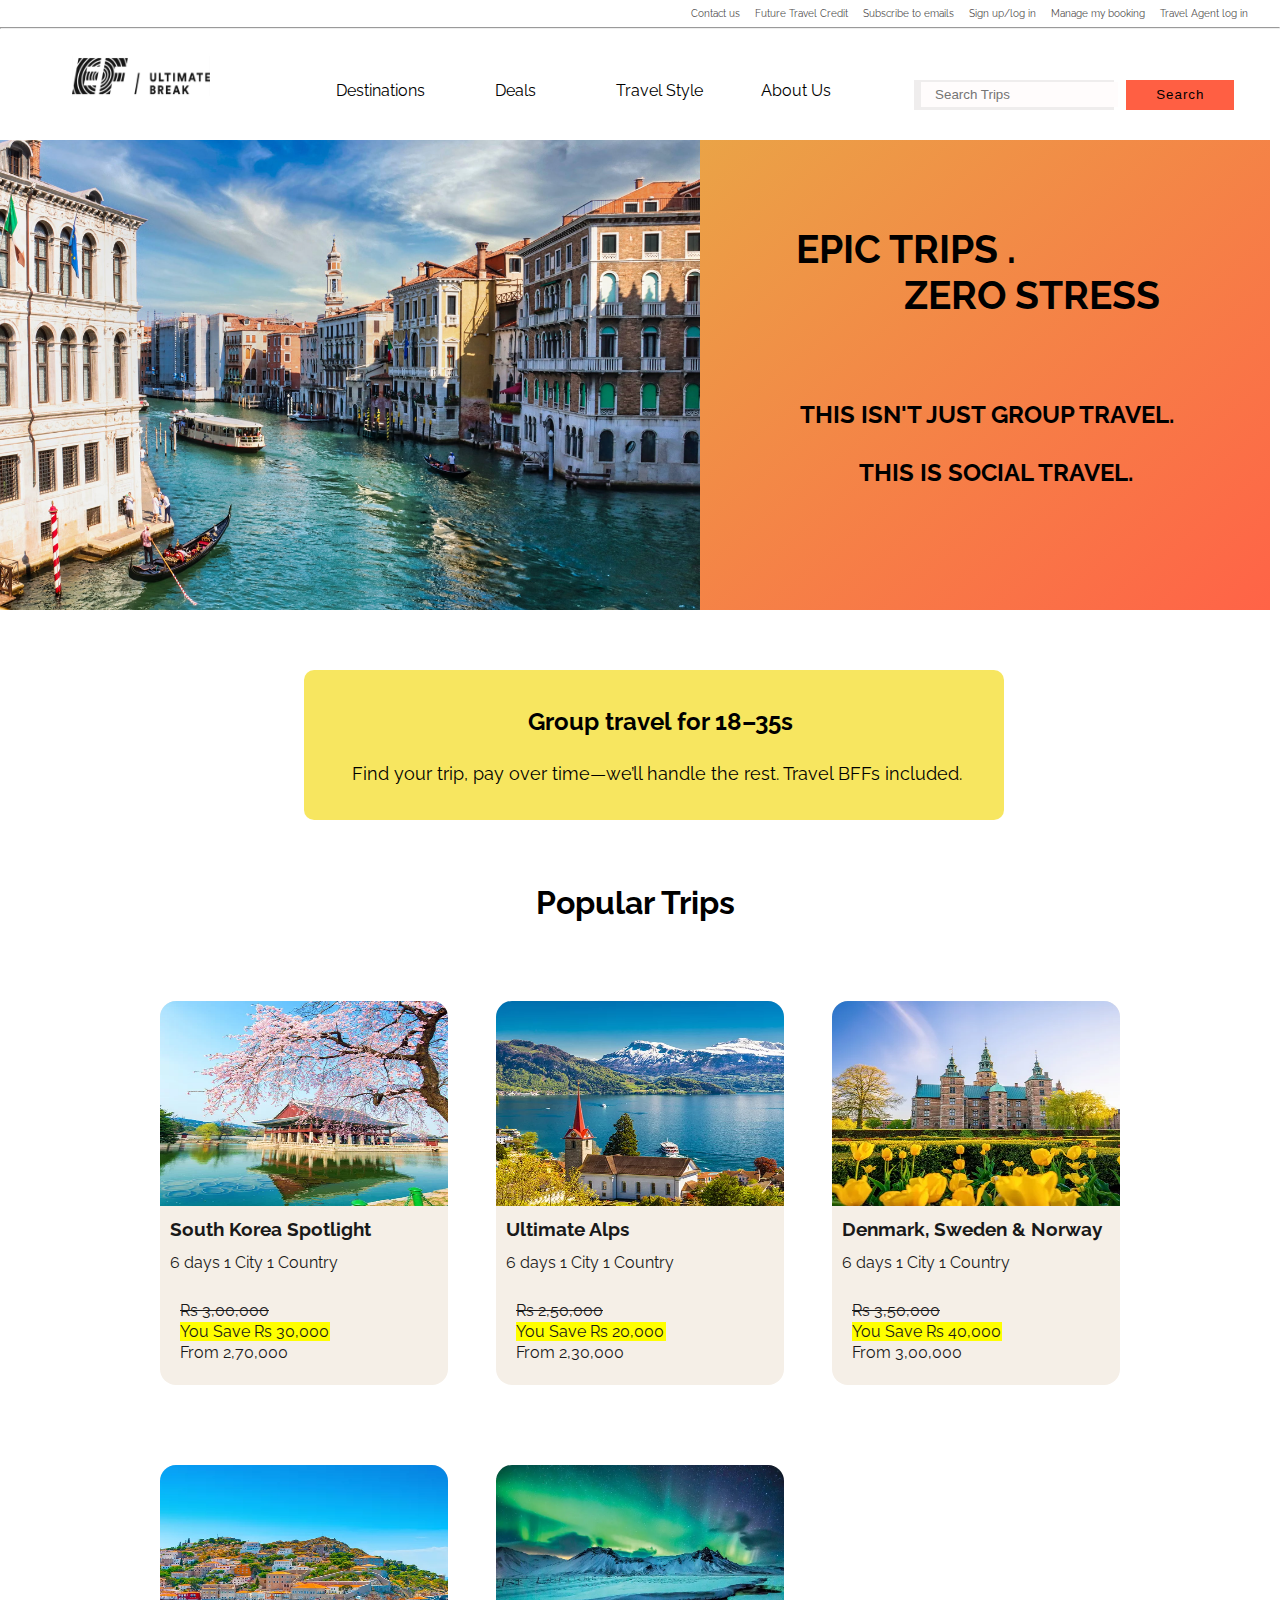
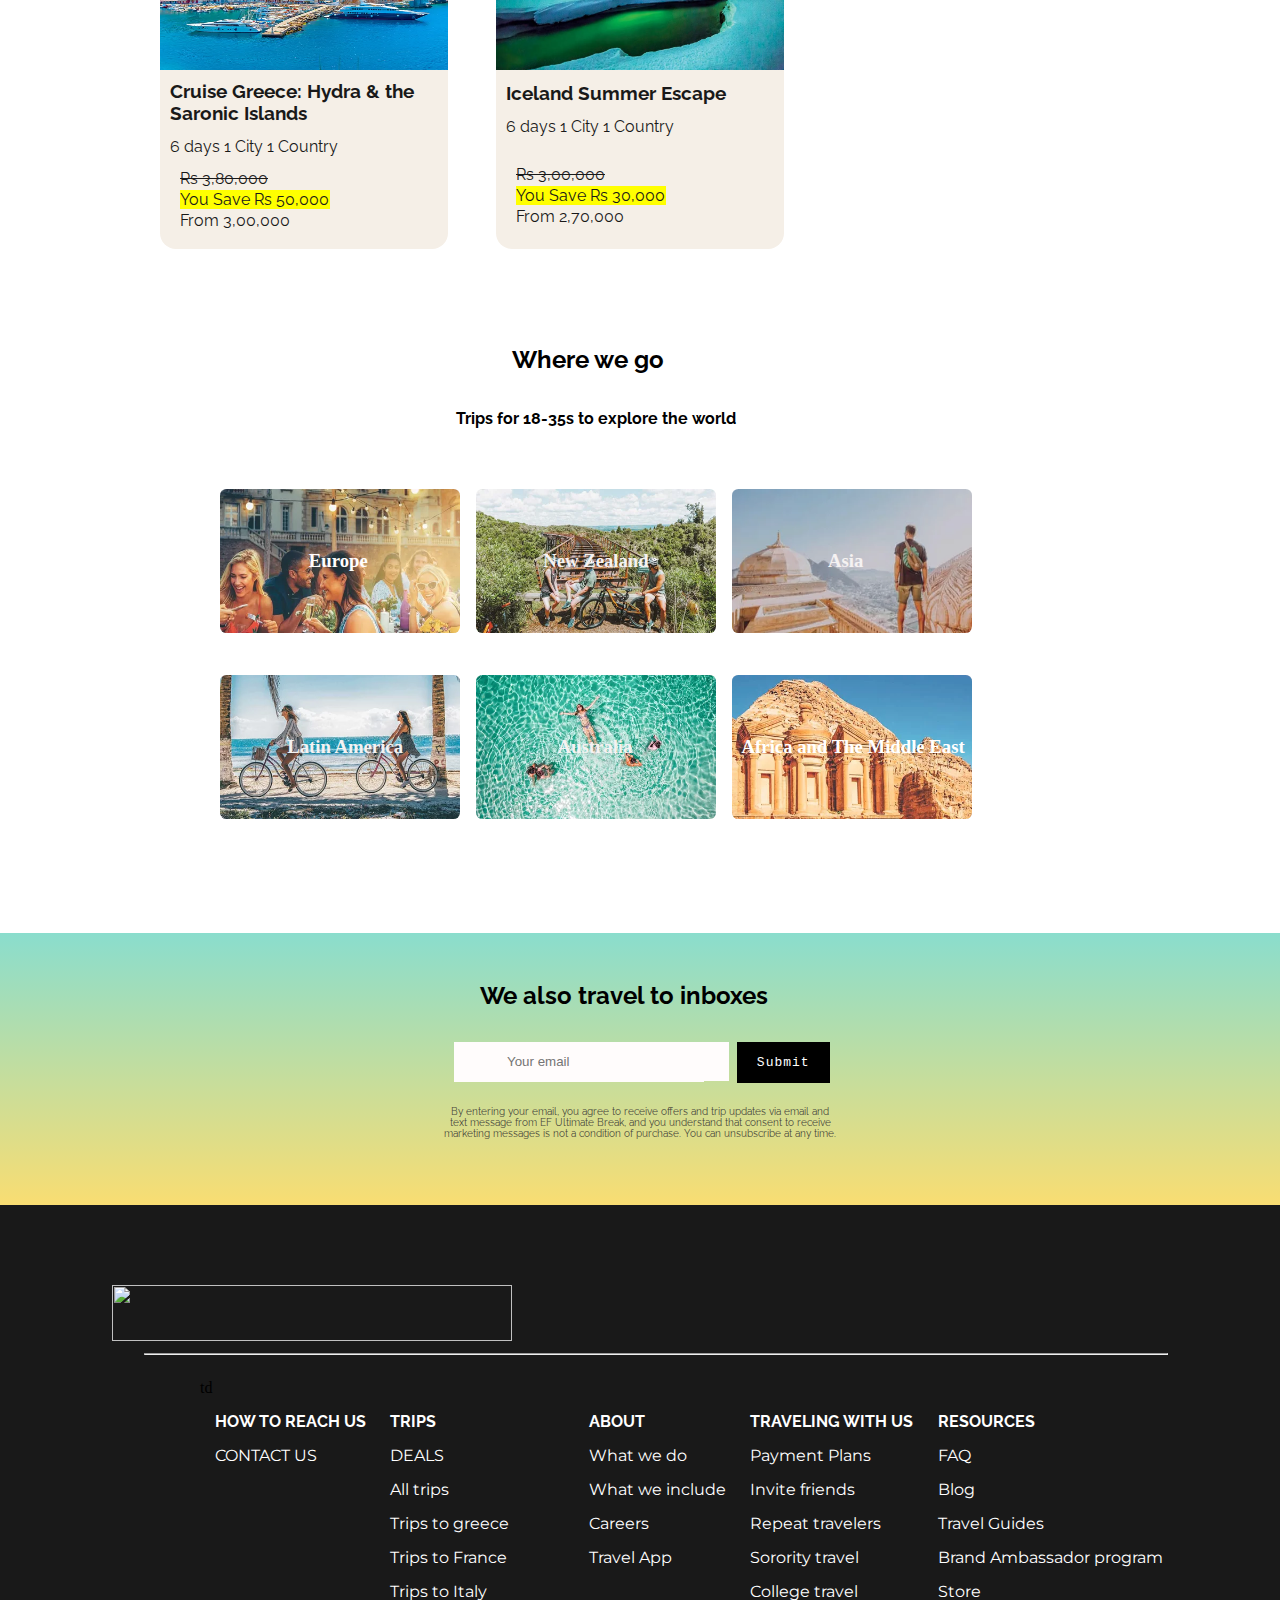
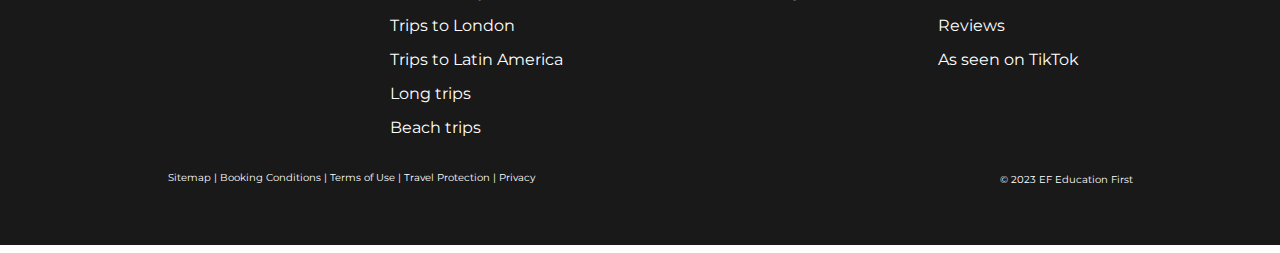
==== Project1/index.html @ e22acbc2 "First Commit" ====
<!DOCTYPE html>
<html lang="en">
<head>
    <meta charset="UTF-8">
    <meta http-equiv="X-UA-Compatible" content="IE=edge">
    <meta name="viewport" content="width=device-width, initial-scale=1.0">
    <title>Document</title>
    <link rel="stylesheet" href="style.css">
    <script src="https://kit.fontawesome.com/810ac15126.js" crossorigin="anonymous"></script>
    <link href="https://fonts.googleapis.com/css2?family=Raleway:wght@600&display=swap" rel="stylesheet">
    <link href="https://fonts.googleapis.com/css2?family=Raleway:wght@600&display=swap" rel="stylesheet">
    <link href="https://fonts.googleapis.com/css2?family=Raleway:wght@600&display=swap" rel="stylesheet">
    <script src="https://kit.fontawesome.com/5c2c9a9aa2.js" crossorigin="anonymous"></script>
    <script src="https://kit.fontawesome.com/5c2c9a9aa2.js" crossorigin="anonymous"></script>
    <style>
      @import url('https://fonts.googleapis.com/css2?family=Montserrat:wght@120&display=swap');
    </style>

<!-- <style>
body {
overflow: -moz-scrollbars-vertical;
overflow-x: hidden;
overflow-y: auto;
}
</style> -->
</head>
<body>

<div class="top">
<div class="topbar" style="font-family: 'Raleway', sans-serif; font-size:x-small;">
    <div class="bar"><p><a href="https://www.instagram.com/" style="color: #514e4e; text-decoration: none">Contact us</a></p></div>
    <div class="bar"><p><a href="" style="color: #514e4e; text-decoration: none"></p>Future Travel Credit</a></p></div>
    <div class="bar"><p><a href="" style="color: #514e4e; text-decoration: none"></p>Subscribe to emails</a></p></div>
    <div class="bar"><p><a href="" style="color: #514e4e; text-decoration: none">Sign up/log in</a></p></div>
    <div class="bar"><p><a href="" style="color: #514e4e; text-decoration: none">Manage my booking</a></p></div>
    <div class="bar"><p><a href="" style="color: #514e4e; text-decoration: none">Travel Agent log in</a></p></div>
   
</div>
<hr>
</div>
</div>
<div class="navbar">
   <div class="nav_a" style="font-family: 'Raleway', sans-serif;">
      <img src="Screenshot 2023-01-10 at 6.57.00 PM.png" alt="" style="width: 8.6rem; height: 2.5rem;">

      <div class="nav_b">
        <ul>
       <li><a href="#">Destinations</a>
     <div class="sub_nav1" style="z-index:1000;">
        <ul>
            <li><a href="#">Europe</a></li>
            <li><a href="#">Asia</a></li>
            <li><a href="#">Latin America</a></li>
            <li><a href="#">Africa & The Middle East</a></li>
            <li><a href="#">Australia</a></li>
            <li><a href="#">New Zealand</a></li>
            <li><a href="#">North America</a></li>
         </ul>
          </div>
         </li>
          <li><a href="#">Deals</a>
            <div class="sub_nav1" style="z-index:1000;">
              <ul>
                  <li><a href="#">See All Travel Deals</a></li>
                  <li><a href="#">Last Minute Deals</a></li>
                  <li><a href="#">Pay Over Time Interest-Free</a></li>
                  <li><a href="#">Our Flexibility Promise</a></li>
               </ul>
                </div></li> 
         <pre><li style="font-family: 'Raleway', sans-serif;"><a href="#">Travel Style</a>
          <div class="sub_nav1" style="z-index:1000;">
            <ul>
                <li><a href="#">Trips Under 1 Week</a></li>
                <li><a href="#">Trips Under 2 Weeks</a></li>
                <li><a href="#">Trips Under US$1,500</a></li>
                <li><a href="#">Last Minute Trips</a></li>
                <li><a href="#">Detour Mini Adventures</a></li>
                <li><a href="#">Pride Trips</a></li>
             </ul>
              </div></li></pre> 
          <li><a href="#">About Us</a>
            <div class="sub_nav1" style="z-index:1000;">
              <ul>
                  <li><a href="#">About Us</a></li>
                  <li><a href="#">Our Accommodation</a></li>
                  <li><a href="#">Sustainable Travel</a></li>
                  <li><a href="#">Meet Our Trip Managers</a></li>
                  <li><a href="#">Resources Hub</a></li>
                  
               </ul>
                </div>
          </li>  
          </ul> 
        </div> 
        <div class="search"> 
          <form > <pre> <input type="text"placeholder=" Search Trips "name="search"> <button type="submit"><i class="fa-solid fa-magnifying-glass"></i>Search</button></pre>
          </form>
        </div>
    </div>
</div>




<div class="uppermid">
<div class="upmid_a">
  <img src="Screenshot 2023-01-15 at 1.19.47 AM.png" alt="" style="position: relative; top: 100px; width: 700px;height: 470px; display:flex ;">
  <div class="upmid_b">
    <div class="empbox" style="position: absolute; left: 700px;top: 140px; font-size: large;">
      <pre><h1 style="position: relative; top: 40px; left:60px; font-family: 'Raleway', sans-serif; width: 600px;">
    EPIC TRIPS . 
                ZERO STRESS</h1>
      
      
        <h1 style="position: relative; top: 50px;left:100px;font-size: x-large; font-family: 'Raleway', sans-serif;">THIS ISN'T JUST GROUP TRAVEL. 
         
          THIS IS SOCIAL TRAVEL.</h1>
      </pre>
    </div>
  </div>
</div>
</div>


<div class="lowermid" style="position:relative; width: 700px; height: 150px; background-color: rgba(244, 218, 24, 0.687); top: 10rem; left: 19rem; border-radius: 10px;">
  
  
  <h3 style="position: relative; top: 2.3rem; left: 14rem; font-family: 'Raleway', sans-serif; font-size: x-large;">Group travel for 18–35s</h3>
  
  <p style="position: relative; top: 4rem; left: 3rem; font-size: large; font-family: 'Raleway', sans-serif;">Find your trip, pay over time—we’ll handle the rest. Travel BFFs included.</p>
</div>
    



<div class="populartrips">
  <div class="headpop">
    <h1 style="position: relative; top: 14rem; left: 33.5rem; font-family: 'Raleway', sans-serif;">Popular Trips</h1>
 
<div class="list" style="display: flex; position:relative; top: 19rem; left: 10rem;
flex-wrap: wrap; gap: 3rem; row-gap: 5rem;">



<a href="instagram.com" style="color: #191919; text-decoration: none ">
  <div class="trip1" style="height: 24rem; width: 18rem; background-color: rgb(245, 239, 231);  border-radius: 1rem;">
    <img src="trip-tile-skbb_-_south_korea_spotlight-574x600.webp" alt="" style="height: 205px; width: 288px; border-radius: 1rem 1rem 0px 0px ;">

<div class="listtextsa" style="display: flex; flex-direction: column; position: relative; left: 10px; top: .5rem; row-gap: 13px; font-family: 'Cabin', sans-serif;
font-family: 'Raleway', sans-serif;">
    <h3>South Korea Spotlight</h3>
         <p ><i class="fa-solid fa-calendar-days fa-xs"></i> 
          6 days
          <i class="fa-light fa-location-pin"></i>1 City 
          <i class="fa-light fa-globe"></i>1 Country</p>
 
  <div class="listtextsb" style="display: flex; flex-direction: column; position: relative; left: 10px; top: 1rem; row-gap: 2px; flex: 1rem; font-family: 'Cabin', sans-serif;
  font-family: 'Raleway', sans-serif;">
    <p><s>Rs 3,00,000</s></p>
    <p style=" background-color: yellow; flex: 1 1 auto;width : 150px;">You Save Rs 30,000</p>
    <p>From 2,70,000</p>
  </div>
</div>
</div>
</a>




<a href="instagram.com" style="color: #191919; text-decoration: none ">
<div class="trip2" style="height: 24rem; width: 18rem; background-color: rgb(245, 239, 231);  border-radius: 1rem;"><img src="trip-tile-xgbb-ultimate-alps-574x600.webp" alt="" style="height: 205px; width: 288px; border-radius: 1rem 1rem 0px 0px ;">

  <div class="listtextsa" style="display: flex; flex-direction: column; position: relative; left: 10px; top: .5rem; row-gap: 13px;font-family: 'Cabin', sans-serif;
  font-family: 'Raleway', sans-serif;">
      <h3>Ultimate Alps</h3>
           <p ><i class="fa-solid fa-calendar-days fa-xs"></i> 
            6 days
            <i class="fa-light fa-location-pin"></i>1 City 
            <i class="fa-light fa-globe"></i>1 Country</p>
   
    <div class="listtextsb" style="display: flex; flex-direction: column; position: relative; left: 10px; top: 1rem; row-gap: 2px;font-family: 'Cabin', sans-serif;
    font-family: 'Raleway', sans-serif;">
      <p><s>Rs 2,50,000</s></p>
      <p style=" background-color: yellow; flex: 1 1 auto;width : 150px;">You Save Rs 20,000</p>
      <p>From 2,30,000</p>
    </div>
  </div>
  </div>
</a>
  



  <a href="instagram.com" style="color: #191919; text-decoration: none ">
  <div class="trip3" style="height: 24rem; width: 18rem; background-color: rgb(245, 239, 231);  border-radius: 1rem;"><img src="trip-tile-xcnb_-_denmark-_sweden__norway-574x600.webp" alt="" style="height: 205px; width: 288px; border-radius: 1rem 1rem 0px 0px ;">

    <div class="listtextsa" style="display: flex; flex-direction: column; position: relative; left: 10px; top: .5rem; row-gap: 13px; font-family: 'Cabin', sans-serif;
    font-family: 'Raleway', sans-serif;">
        <h3>Denmark, Sweden & Norway</h3>
             <p ><i class="fa-solid fa-calendar-days fa-xs"></i> 
              6 days
              <i class="fa-light fa-location-pin"></i>1 City 
              <i class="fa-light fa-globe"></i>1 Country</p>
     
      <div class="listtextsb" style="display: flex; flex-direction: column; position: relative; left: 10px; top: 1rem; row-gap: 2px; font-family: 'Cabin', sans-serif;
      font-family: 'Raleway', sans-serif;">
        <p><s>Rs 3,50,000</s></p>
        <p style=" background-color: yellow; flex: 1 1 auto;width : 150px;">You Save Rs 40,000</p>
        <p>From 3,00,000</p>
      </div>
    </div>
    </div>
  </a>
    


    <a href="instagram.com" style="color: #191919; text-decoration: none ">
    <div class="trip4" style="height: 24rem; width: 18rem; background-color: rgb(245, 239, 231);  border-radius: 1rem;"><img src="trip-tile-gcab-cruise-greece-574x600.webp" alt="" style="height: 205px; width: 288px; border-radius: 1rem 1rem 0px 0px ; ">

      <div class="listtextsa" style="display: flex; flex-direction: column; position: relative; left: 10px; top: .4rem; row-gap: 13px; font-family: 'Cabin', sans-serif;
      font-family: 'Raleway', sans-serif;">
          <h3>Cruise Greece: Hydra & the Saronic Islands</h3>
               <p ><i class="fa-solid fa-calendar-days fa-xs"></i> 
                6 days
                <i class="fa-light fa-location-pin"></i>1 City 
                <i class="fa-light fa-globe"></i>1 Country</p>
       
        <div class="listtextsb" style="display: flex; flex-direction: column; position: relative; left: 10px; top: rem; row-gap: 2px;font-family: 'Cabin', sans-serif;
        font-family: 'Raleway', sans-serif;">
          <p><s>Rs 3,80,000</s></p>
          <p style=" background-color: yellow; flex: 1 1 auto;width : 150px;">You Save Rs 50,000</p>
          <p>From 3,00,000</p>
        </div>
      </div>
      </div>

    </a>


      <a href="" style="color: #191919; text-decoration: none ">
      <div class="trip5" style="height: 24rem; width: 18rem; background-color: rgb(245, 239, 231);  border-radius: 1rem;"><img src="Aurora-borealis-peninsula-Snaefellsnes-Iceland-March-2013.webp" alt="" style="height: 205px; width: 288px; border-radius: 1rem 1rem 0px 0px ;">

        <div class="listtextsa" style="display: flex; flex-direction: column; position: relative; left: 10px; top: .5rem; row-gap: 13px; font-family: 'Cabin', sans-serif;
        font-family: 'Raleway', sans-serif;">
            <h3>Iceland Summer Escape</h3>
                 <p ><i class="fa-solid fa-calendar-days fa-xs"></i> 
                  6 days
                  <i class="fa-light fa-location-pin"></i>1 City 
                  <i class="fa-light fa-globe"></i>1 Country</p>
         
          <div class="listtextsb" style="display: flex; flex-direction: column; position: relative; left: 10px; top: 1rem; row-gap: 2px; font-family: 'Cabin', sans-serif;
          font-family: 'Raleway', sans-serif;">
            <p><s>Rs 3,00,000</s></p>
            <p style=" background-color: yellow; flex: 1 1 auto;width : 150px;">You Save Rs 30,000</p>
            <p>From 2,70,000</p>
          </div>
        </div>
        </div>
      </a>


        <h1 style="position: relative; font-size:x-large; top:30rem;right:20rem;font-family: 'Raleway', sans-serif;">Where we go</h1>
        <h1 style="position: relative; font-size:medium; top:34rem;right:36rem;font-family: 'Raleway', sans-serif;">Trips for 18-35s to explore the world</h1>

        <div class="tripsmain" style="display: flex; position:relative; top: 10rem; right:50rem;left: 60px;flex-wrap: wrap; gap: 1rem; row-gap: 1rem;flex-basis: 60.333333%">
                  
          

   
          <div class="europe"><a href="" style="color: #191919; text-decoration: none "> 
            
            <img src="europe-trips-travel-guide.webp" alt="" style="height: 9rem; width: 15rem;border-radius: 0.4rem; opacity: .95; "></a>
            <div class="centered" style="    position: relative;top: -51%;
            left: 37%;"><h3 style="color: rgb(255, 253, 253);">Europe</h3></div>
            </div>




          <div class="newz"><a href="" style="color: #191919; text-decoration: none "><img src="new-zealand-trips-travel-guide.webp" alt="" style="height: 9rem; width: 15rem;border-radius: 0.4rem; opacity: .95;"></a>
            <div class="centered" style="    position: relative;top: -51%;
            left: 28%;"><h3 style="color: rgb(245, 242, 242);">New Zealand</h3></div></div>




          <div class="asia"><a href="" style="color: #191919; text-decoration: none "><img src="asia.webp" alt="" style="height: 9rem; width: 15rem;border-radius: 0.4rem; opacity: .95;"></a>
          <div class="centered" style="    position: relative;top: -51%;
            left: 40%;"><h3 style="color: rgb(245, 242, 242);">Asia</h3></div></div>
</a>



          <div class="latinamerica"><a href="" style="color: #191919; text-decoration: none "><img src="latin-america-trips-travel-guide.webp" alt="" style="height: 9rem; width: 15rem;border-radius: 0.4rem;opacity: .95;"></a>

          <div class="centered" style="    position: relative;top: -51%;
            left: 28%;"><h3 style="color: rgb(245, 242, 242);">Latin America</h3></div></div>


            
          <div class="australia"><a href="" style="color: #191919; text-decoration: none "><img src="australia-trips-guide.webp" alt="" style="height: 9rem; width: 15rem;border-radius: 0.4rem; opacity: .995;"> </a><div class="centered" style="    position: relative;top: -51%;
            left: 34%;"><h3 style="color: rgb(245, 242, 242);">Australia</h3></div></div>



          <div class="africa"><a href="" style="color: #191919; text-decoration: none ">
            <img src="conitki-destinations-africa-middle-east-jordan (1).webp" alt="" style="height: 9rem; width: 15rem;border-radius: 0.4rem; background-color: rgba(0, 0, 0, 0.24); opacity: .95;"> </a><div class="centered" style="    position: relative;top: -51%;
            left: 4%;"><h3 style="color: rgb(255, 255, 255);">Africa and The Middle East</h3></div></div>
        </div>
     

</div>
</div>
</div>
</a>

<div class="emailsubscribe" >
  <div class="box" style="position:relative;top:34.5rem;height: 17rem ; width: 100%; background: linear-gradient(180deg, #8addcd 0%, #f9dd72 100%);">
    <div class="boxa">
      <h2 style="font-family: 'Raleway', sans-serif; position: relative;top: 3rem;left: 30rem;">We also travel to inboxes</h2>
    </div>
     <div class="boxb" style="position: relative; top: 3.5rem;right: 6.8rem;">
      <div class="searchb" style="font-family: 'Raleway', sans-serif; "> 
        <form1 style><pre> <input type="text"placeholder="Your email "name="Submit" > <button1 type="submit"><i class="fa-solid fa-magnifying-glass"></i>Submit</button1></pre>
        </form1>
      </div>
    </div>
    <div class="boxc" style="font-size: x-small; position: relative; top: 6.5rem; left: rem; color: rgba(49, 48, 48, 0.892);font-family: 'Raleway', sans-serif; text-align: center;">
      <p>       
         By entering your email, you agree to receive offers and trip updates via email and <br>
         text message from EF Ultimate Break, and you understand that consent to receive <br>
        marketing messages is not a condition of purchase. You can unsubscribe at any time.</p>
       
    </div>
  </div>
</div>



<div class="footer" style="position:relative; top:34.5rem; height: 40rem;width: 100%; background-color: #191919;">
<div class="footera">
  <img src="https://dygxmq9wl9bcq.cloudfront.net/icons/ub-logo-white.svg" alt="" style="width: 25rem; height: 3.5rem; position: relative; top: 5rem; left: 7rem;">

  <div class="footerb" style="display: flex; gap: 2rem; position: relative; left: 50rem; top: 2rem;">
    <div class="foot1"><a href="https://www.instagram.com/accounts/login/"><i class="fa-brands fa-instagram " style="color:white; font-size: xxx-large;"></i></a></div>

    <div class="foot1"><a href="https://en-gb.facebook.com/login/"><i class="fa-brands fa-facebook" style="color:white ; font-size: xxx-large;"></i></a></div>

    <div class="foot1"><a href=""><i class="fa-brands fa-tiktok" style="color:white ; font-size: xxx-large;"></i></a></div>

    <div class="foot1"><a href="https://twitter.com/i/flow/login?input_flow_data=%7B%22requested_variant%22%3A%22eyJsYW5nIjoiZW4ifQ%3D%3D%22%7D"><i class="fa-brands fa-twitter" style="color:white ; font-size: xxx-large;"></i></a></div>

    <div class="foot1"><a href="https://www.youtube.com/account"><i class="fa-brands fa-youtube" style="color:white ; font-size: xxx-large;"></i></a></div>
    
  </div>
  <!-- <hr style="width:80%; height:1px; background: #fff; position: relative; left: 9rem;top: 5.5rem;"> 
</div>
</div>
<div class="footerb" >
<div class="footerb1" style="display:flex; position:relative ; top: 17rem; gap: 6rem; left: 12rem;">
  <div class="b1" ><h4>HOW TO REACH US</h4></div>
  <div class="b2" style="flex-basis: 30px"><h4>TRIPS</h4></div>
  <div class="b3"><h4>ABOUT</h4></div>
  <div class="b4"><h4>TRAVELING WITH US</h4></div>
  <div class="b5"style="flex-basis: 40px"><h4>RESOURCES</h4></div>

</div>
<div class="footerb2" style="display:flex; position:relative ; top: 20rem; gap: 12rem; left: 12rem;">
 <div class="b2" style="list-style-type: none;">
  <li>contact us</li>
</div>
 <div class="b2" style="list-style-type: none;">
<li>Deals</li>
<li>All trips</li>
<li>Trips to greece</li>
<li>Trips to France</li>
<li>Trips to Italy</li>
<li>Trips to London</li>
<li>Trips to Latin America</li>
<li>Long trips</li>
<li>Beach trips</li>
</div>
 <div class="b2" style="list-style-type: none;">
  <li>What we do</li>
  <li>What we include</li>
  <li>Careers</li>
  <li>Travel App</li>

</div>
 <div class="b2" style="list-style-type: none;">
<li>Payment Plans</li>
<li>Invite friends</li>
<li>Repeat travelers</li>
<li>Sorority travel</li>
<li>College travel</li>
</div>
 <div class="b2" style="list-style-type: none;">
<li>FAQ</li>
<li>Blog</li>
<li>Travel Guides</li>
<li>Brand Ambassador program</li>
<li>Store</li>
<li>Reviews</li>
<li>As seen on TikTok</li>
</div>
 
</div>
</div>

<div class="demo">
  <div class="1"><h3>As seen on TikTok</h3></div>
  <div class="1"><h4>As seen on TikTok</h4></div>
  <div class="1"><h4>As seen on TikTok</h4></div>
  <div class="1"><h4>As seen on TikTok</h4></div>
</div> -->
<hr style="width:80%; height:1px; background: #fff; position: relative; left: 9rem;top: 5.5rem;"> 
<div class="footer">
<div class="footera">

<div class="tabled" style="position: relative; top: 7rem; left: 12.5rem; ">

  <table  cellpadding="20" cellspacing="15" style="color:white; width: 62rem" >

  <tr style="text-align: left; font-family: 'Cabin', sans-serif;font-family: 'Montserrat', sans-serif;font-family: 'Raleway', sans-serif; ">
    <th>HOW TO REACH US</th>
    <th>TRIPS</th>
      <th>ABOUT</th>
        <th>TRAVELING WITH US</th>
          <th>RESOURCES</th>
        
<tr style="font-family: 'Montserrat', sans-serif;">
  <td><a href="#" style=" color:white;text-decoration: none">CONTACT US</a></td>
  <td><a href="#" style=" color:white;text-decoration: none">DEALS</a></td>
  <td><a href="#" style=" color:white;text-decoration: none">What we do</a></td>
  <td><a href="#" style=" color:white;text-decoration: none">Payment Plans</a></td>
  <td><a href="#" style=" color:white;text-decoration: none">FAQ</a></td>
</tr>


<tr  style="font-family: 'Montserrat', sans-serif;">
  <td></td>
  <td><a href="#" style=" color:white;text-decoration: none">All trips</a></td>
 <td><a href="#" style=" color:white;text-decoration: none">What we include</a></td>
<td><a href="#" style=" color:white;text-decoration: none">Invite friends</a></td>
<td><a href="#" style=" color:white;text-decoration: none">Blog</a></td>
  
</tr>

<tr  style="font-family: 'Montserrat', sans-serif;">
  <td></td>
  
  <td><a href="#" style=" color:white;text-decoration: none">Trips to greece</a></td>
<td><a href="#" style=" color:white;text-decoration: none">Careers</a></td>
<td><a href="#" style=" color:white;text-decoration: none">Repeat travelers</a></td>
<td><a href="#" style=" color:white;text-decoration: none">Travel Guides</a></td>
  
</tr>

  


<tr  style="font-family: 'Montserrat', sans-serif;">
  <td></td>
  <td><a href="#" style=" color:white;text-decoration: none">Trips to France</a></td>
<td><a href="#" style=" color:white;text-decoration: none">Travel App</a></td>
<td><a href="#" style=" color:white;text-decoration: none">Sorority travel</a></td>
<td><a href="#" style=" color:white;text-decoration: none">Brand Ambassador program</a></td>
  
</tr>


<tr  style="font-family: 'Montserrat', sans-serif;">
  <td></td>
  <td><a href="#" style=" color:white;text-decoration: none">Trips to Italy</a></td>
  <td></td>
<td><a href="#" style=" color:white;text-decoration: none">College travel</a></td>
<td><a href="#" style=" color:white;text-decoration: none">Store</a></td>
</tr>

<tr  style="font-family: 'Montserrat', sans-serif;">
 <td></td>
 <td><a href="#" style=" color:white;text-decoration: none">Trips to London</a></td>
  <td></td>
  <td></td>
  <td><a href="#" style=" color:white;text-decoration: none">Reviews</a></td>
</tr>

<tr  style="font-family: 'Montserrat', sans-serif;">
  <td></td>
  <td><a href="#" style=" color:white;text-decoration: none">Trips to Latin America</a></td>
  <td></td>
  <td></td>
  <td><a href="#" style=" color:white;text-decoration: none">As seen on TikTok</a></td>td
</tr>

<tr  style="font-family: 'Montserrat', sans-serif;">
  <td></td>
  <td><a href="#" style=" color:white;text-decoration: none">Long trips</a></td>
  <td></td>
  <td></td>
  <td></td>
</tr>
<tr  style="font-family: 'Montserrat', sans-serif;">
  <td></td>
  <td><a href="#" style=" color:white;text-decoration: none">Beach trips</a></td>
  <td></td>
  <td></td>
  <td></td>
</tr>

</div>
</table>
<div class="footerb" style="position: relative; top: 1.2rem;left: -2rem; width: rem;height: rem; color: #fff;">

<p style="font-size: x-small; font-family: 'Montserrat', sans-serif;">Sitemap  |  Booking Conditions  |  Terms of Use  |  Travel Protection  |  Privacy</p></div>
<p style="position: relative; top: .5rem; left:50rem; font-size: x-small; color: #fff; font-family: 'Montserrat', sans-serif;"> © 2023 EF Education First </p>
</div>
</div>
</body>
</html>
---- Project1/style.css ----
*
{
   padding: 0;
   margin: 0;
   box-sizing: border-box;
}
.topbar 
{
   display: inline-flex;
   justify-content: right;
   gap: 15px;
   font-size: small;
   color: rgb(84, 84, 84);
   text-align: center;
   margin-right: 2rem;
   margin-bottom: 0.5rem;
   margin-top: 1rem;
   }

.hr
{
  margin-top: rem; 
  border-color: brown;
}
.top
{

    height: 3rem;
    text-size-adjust: 20px;
   margin-top: -8px;
   text-align: end;
   background-color: rgb(255, 255, 255);

}


.navbar
{
   position: relative;
   top: 1rem;
}
.nav_a
{
   display: inline-flex;
   position: absolute;
   left: 2rem;
   margin-left: 2.5rem;
   width: 14rem;
   height: 7rem;
}

.nav_b ul
{
   display: inline-flex;
   list-style: none;
   position: relative;
   margin-top: -.3rem;
   margin-left: 6rem;
   
}
.nav_b ul li 
{
   
   text-align: center;
   width: 110px;
   margin: 15px;
   padding: 15px;
}
.nav_b ul li a
{
   color: black;
   text-decoration:orange;
}

.nav_b ul li:hover #nav_b
{
   
   background-color: rgb(247, 244, 249);
   border-radius: 5px;
}

.sub_nav1
{
   display: none;

}
.nav_b ul li:hover .sub_nav1
{
   display: grid;
   grid-row: ;
   position: absolute;
   background:rgba(254, 252, 249, 0.955);
   margin-top: 4px;
   margin-left: -10px;
}
.nav_b ul li:hover .sub_nav1 ul
{
  display:grid;
  margin: 10px;
}

.nav_b ul li:hover .sub_nav1 ul li
{
 width: 200px;
 padding: 10px;
 border-bottom: .5px dotted white;
 background: transparent;
 border-radius: 0;
 text-align: left;
}
.search
{
  position: relative;
  top: 1.5rem;
  left: 3rem;
  display: flex;
  height: 30px;
 justify-content: center;
 border-radius: 0;
}
form
{
   background:rgba(236, 234, 234, 0.861);
   width: 200px;
   height: 30px;
   border-radius: 0;
}
form input
{
  flex: 1;
  padding: 5px 10px;
  background:rgb(255, 252, 252);
  border: none;
  outline: none;
  border-radius: 0;

}
form button 
{
   background-color: rgb(255, 95, 67);
   padding: 7.3px 30px;
   border: none;
   outline: none;
   color: black;
   letter-spacing: 1px;
   cursor: pointer;
   border-radius: 0;
}
.empbox
{
   width: 570px;
   height: 470px;
   background-image: linear-gradient(to bottom right, rgba(232, 154, 52, 0.91),tomato);    
}



.searchb
{
  position: relative;
  top: 1.5rem;
  left: 3rem;
  display: flex;
  height: 40px;
  justify-content: center;
  border-radius: 0;
}
form1
{
   background:rgb(255, 252, 252);
   width:250px;
   height: 40px;
   border-radius: 0;
}
form1 input
{
  flex: 1;
  padding: 12px 45px;
  background:rgb(255, 252, 252);
  border: none;
  outline: none;
  border-radius: 0;

}
form1 button1
{
   background-color: rgb(0, 0, 0);
   padding: 12.9px 20px;
   border: none;
   outline: none;
   color: rgb(255, 255, 255);
   letter-spacing: 1px;
   cursor: pointer;
   border-radius: 0;
}
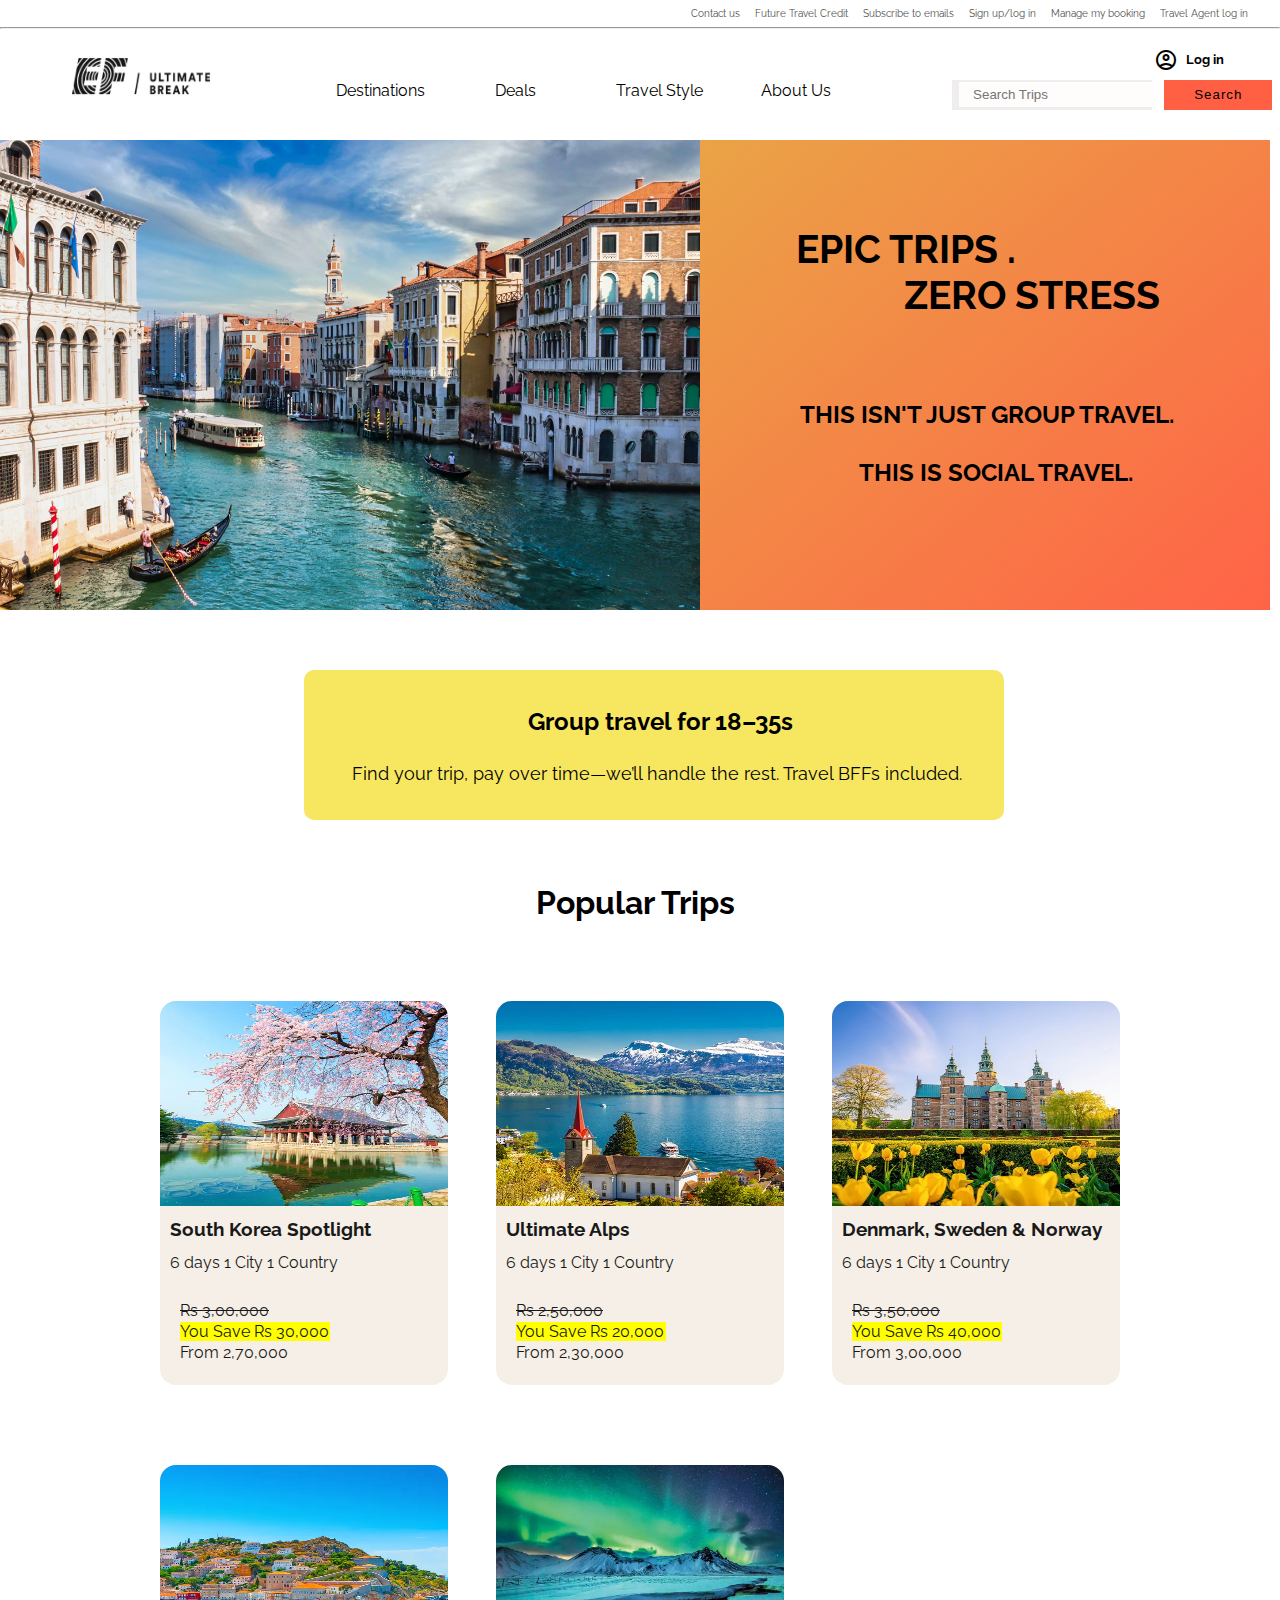
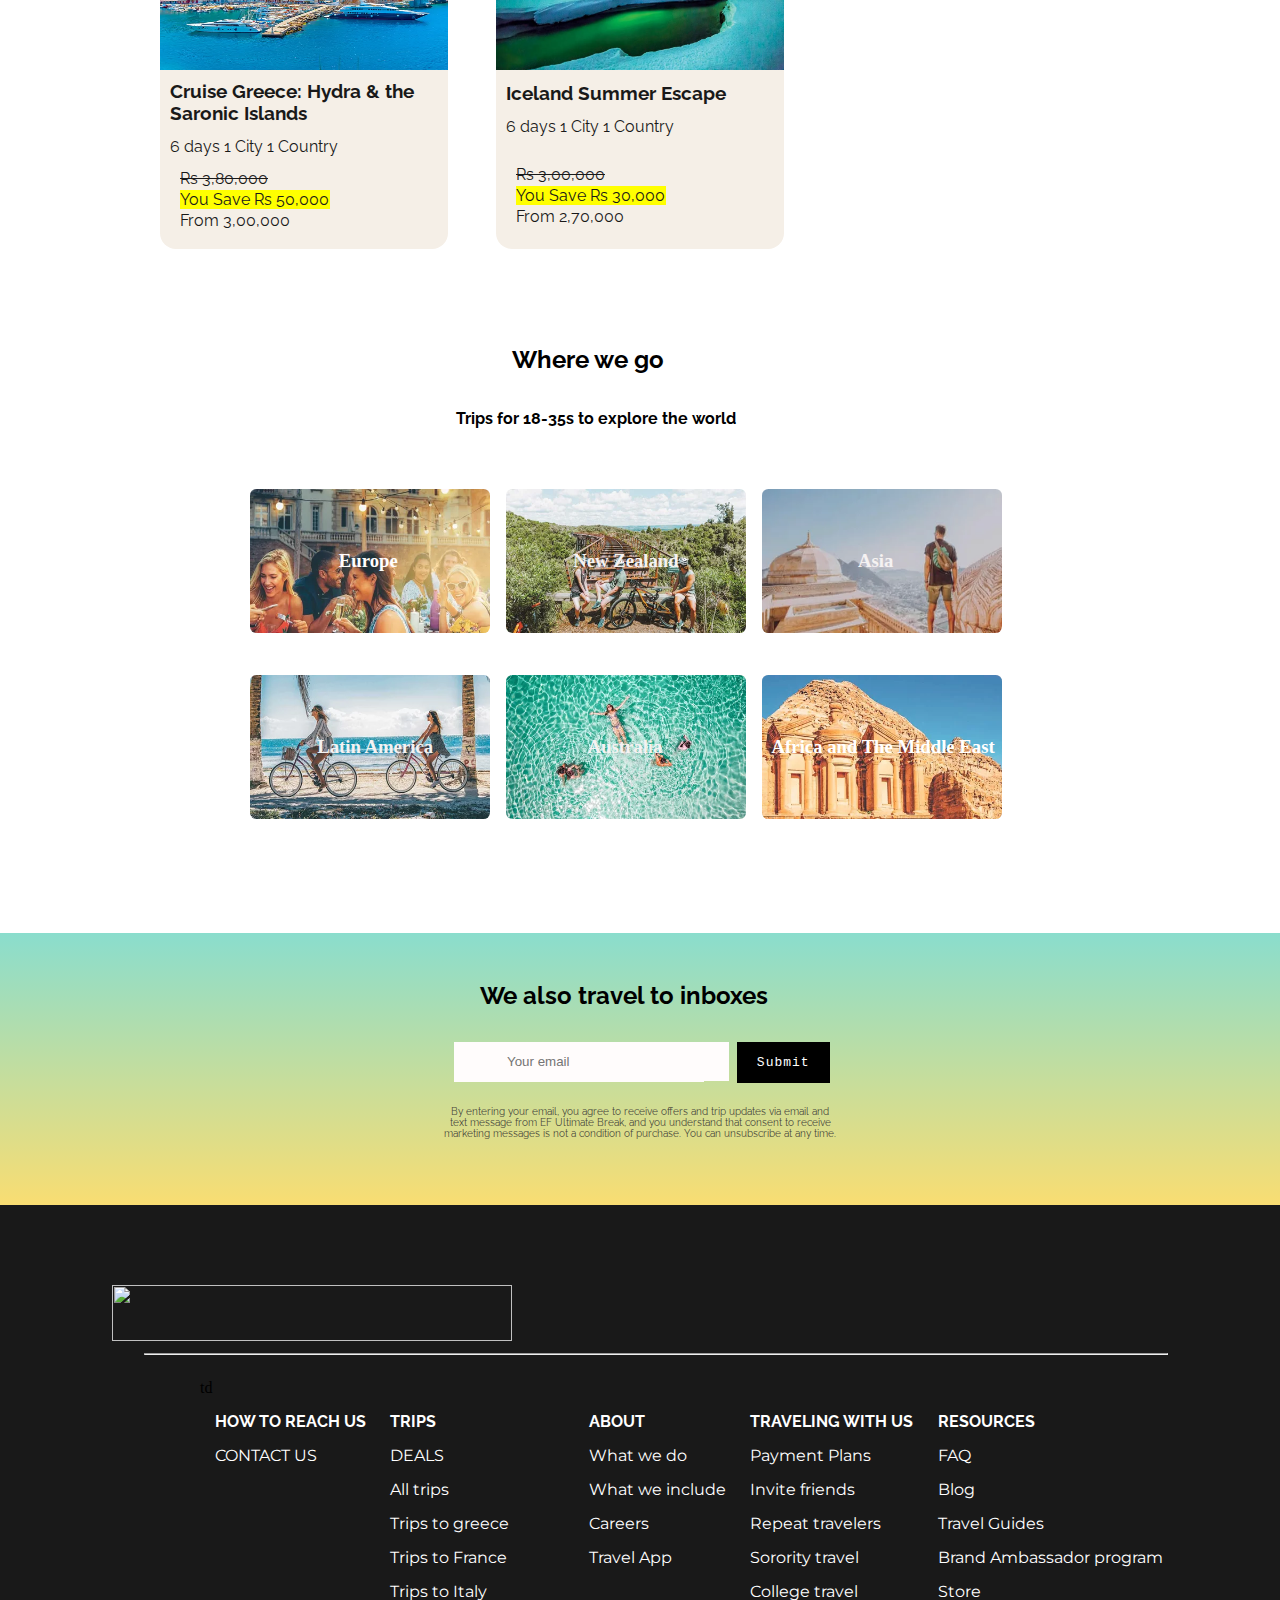
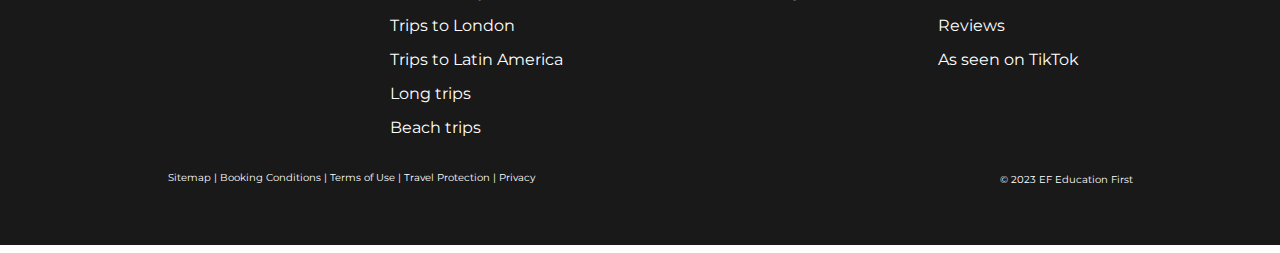
==== commit bc8c9089: "improved" ====
--- a/Project1/index.html
+++ b/Project1/index.html
@@ -1,73 +1,91 @@
 <!DOCTYPE html>
 <html lang="en">
+
 <head>
-    <meta charset="UTF-8">
-    <meta http-equiv="X-UA-Compatible" content="IE=edge">
-    <meta name="viewport" content="width=device-width, initial-scale=1.0">
-    <title>Document</title>
-    <link rel="stylesheet" href="style.css">
-    <script src="https://kit.fontawesome.com/810ac15126.js" crossorigin="anonymous"></script>
-    <link href="https://fonts.googleapis.com/css2?family=Raleway:wght@600&display=swap" rel="stylesheet">
-    <link href="https://fonts.googleapis.com/css2?family=Raleway:wght@600&display=swap" rel="stylesheet">
-    <link href="https://fonts.googleapis.com/css2?family=Raleway:wght@600&display=swap" rel="stylesheet">
-    <script src="https://kit.fontawesome.com/5c2c9a9aa2.js" crossorigin="anonymous"></script>
-    <script src="https://kit.fontawesome.com/5c2c9a9aa2.js" crossorigin="anonymous"></script>
-    <style>
-      @import url('https://fonts.googleapis.com/css2?family=Montserrat:wght@120&display=swap');
-    </style>
-
-<!-- <style>
+  <link rel="stylesheet" href="https://fonts.googleapis.com/css2?family=Material+Symbols+Outlined:opsz,wght,FILL,GRAD@48,400,0,0" />
+  <meta charset="UTF-8">
+  <meta http-equiv="X-UA-Compatible" content="IE=edge">
+  <meta name="viewport" content="width=device-width, initial-scale=1.0">
+  <title>EF Ultimate Break</title>
+  <link rel="stylesheet" href="style.css">
+  <script src="https://kit.fontawesome.com/810ac15126.js" crossorigin="anonymous"></script>
+  <link href="https://fonts.googleapis.com/css2?family=Raleway:wght@600&display=swap" rel="stylesheet">
+  <link href="https://fonts.googleapis.com/css2?family=Raleway:wght@600&display=swap" rel="stylesheet">
+  <link href="https://fonts.googleapis.com/css2?family=Raleway:wght@600&display=swap" rel="stylesheet">
+  <script src="https://kit.fontawesome.com/5c2c9a9aa2.js" crossorigin="anonymous"></script>
+  <script src="https://kit.fontawesome.com/5c2c9a9aa2.js" crossorigin="anonymous"></script>
+  <style>
+    @import url('https://fonts.googleapis.com/css2?family=Montserrat:wght@120&display=swap');
+  </style>
+
+  <style>
 body {
 overflow: -moz-scrollbars-vertical;
 overflow-x: hidden;
 overflow-y: auto;
 }
-</style> -->
+
+</style>
 </head>
+
 <body>
 
-<div class="top">
-<div class="topbar" style="font-family: 'Raleway', sans-serif; font-size:x-small;">
-    <div class="bar"><p><a href="https://www.instagram.com/" style="color: #514e4e; text-decoration: none">Contact us</a></p></div>
-    <div class="bar"><p><a href="" style="color: #514e4e; text-decoration: none"></p>Future Travel Credit</a></p></div>
-    <div class="bar"><p><a href="" style="color: #514e4e; text-decoration: none"></p>Subscribe to emails</a></p></div>
-    <div class="bar"><p><a href="" style="color: #514e4e; text-decoration: none">Sign up/log in</a></p></div>
-    <div class="bar"><p><a href="" style="color: #514e4e; text-decoration: none">Manage my booking</a></p></div>
-    <div class="bar"><p><a href="" style="color: #514e4e; text-decoration: none">Travel Agent log in</a></p></div>
-   
-</div>
-<hr>
-</div>
-</div>
-<div class="navbar">
-   <div class="nav_a" style="font-family: 'Raleway', sans-serif;">
+  <div class="top">
+    <div class="topbar" style="font-family: 'Raleway', sans-serif; font-size:x-small;">
+      <div class="bar">
+        <p><a href="https://www.instagram.com/" style="color: #514e4e; text-decoration: none">Contact us</a></p>
+      </div>
+      <div class="bar">
+        <p><a href="" style="color: #514e4e; text-decoration: none"></p>Future Travel Credit</a></p>
+      </div>
+      <div class="bar">
+        <p><a href="" style="color: #514e4e; text-decoration: none"></p>Subscribe to emails</a></p>
+      </div>
+      <div class="bar">
+        <p><a href="" style="color: #514e4e; text-decoration: none">Sign up/log in</a></p>
+      </div>
+      <div class="bar">
+        <p><a href="" style="color: #514e4e; text-decoration: none">Manage my booking</a></p>
+      </div>
+      <div class="bar">
+        <p><a href="" style="color: #514e4e; text-decoration: none">Travel Agent log in</a></p>
+      </div>
+
+    </div>
+    <hr>
+  </div>
+  </div>
+  
+  <div class="navbar">
+    <div class="nav_a" style="font-family: 'Raleway', sans-serif;">
       <img src="Screenshot 2023-01-10 at 6.57.00 PM.png" alt="" style="width: 8.6rem; height: 2.5rem;">
 
       <div class="nav_b">
         <ul>
-       <li><a href="#">Destinations</a>
-     <div class="sub_nav1" style="z-index:1000;">
-        <ul>
-            <li><a href="#">Europe</a></li>
-            <li><a href="#">Asia</a></li>
-            <li><a href="#">Latin America</a></li>
-            <li><a href="#">Africa & The Middle East</a></li>
-            <li><a href="#">Australia</a></li>
-            <li><a href="#">New Zealand</a></li>
-            <li><a href="#">North America</a></li>
-         </ul>
-          </div>
-         </li>
+          <li><a href="#">Destinations</a>
+            <div class="sub_nav1" style="z-index:1000;">
+              <ul>
+                <li><a href="pages/signin.html">Europe</a></li>
+                <li><a href="#">Asia</a></li>
+                <li><a href="#">Latin America</a></li>
+                <li><a href="#">Africa & The Middle East</a></li>
+                <li><a href="#">Australia</a></li>
+                <li><a href="#">New Zealand</a></li>
+                <li><a href="#">North America</a></li>
+              </ul>
+            </div>
+          </li>
           <li><a href="#">Deals</a>
             <div class="sub_nav1" style="z-index:1000;">
               <ul>
-                  <li><a href="#">See All Travel Deals</a></li>
-                  <li><a href="#">Last Minute Deals</a></li>
-                  <li><a href="#">Pay Over Time Interest-Free</a></li>
-                  <li><a href="#">Our Flexibility Promise</a></li>
-               </ul>
-                </div></li> 
-         <pre><li style="font-family: 'Raleway', sans-serif;"><a href="#">Travel Style</a>
+                <li><a href="#">See All Travel Deals</a></li>
+                <li><a href="#">Last Minute Deals</a></li>
+                <li><a href="#">Pay Over Time Interest-Free</a></li>
+                <li><a href="#">Our Flexibility Promise</a></li>
+              </ul>
+            </div>
+          </li>
+          <pre><li style="font-family: 'Raleway', sans-serif;"><a href="#">Travel Style</a>
           <div class="sub_nav1" style="z-index:1000;">
             <ul>
                 <li><a href="#">Trips Under 1 Week</a></li>
@@ -77,37 +95,44 @@
                 <li><a href="#">Detour Mini Adventures</a></li>
                 <li><a href="#">Pride Trips</a></li>
              </ul>
-              </div></li></pre> 
+              </div></li></pre>
           <li><a href="#">About Us</a>
             <div class="sub_nav1" style="z-index:1000;">
               <ul>
-                  <li><a href="#">About Us</a></li>
-                  <li><a href="#">Our Accommodation</a></li>
-                  <li><a href="#">Sustainable Travel</a></li>
-                  <li><a href="#">Meet Our Trip Managers</a></li>
-                  <li><a href="#">Resources Hub</a></li>
-                  
-               </ul>
-                </div>
-          </li>  
-          </ul> 
-        </div> 
-        <div class="search"> 
-          <form > <pre> <input type="text"placeholder=" Search Trips "name="search"> <button type="submit"><i class="fa-solid fa-magnifying-glass"></i>Search</button></pre>
-          </form>
-        </div>
+                <li><a href="#">About Us</a></li>
+                <li><a href="#">Our Accommodation</a></li>
+                <li><a href="#">Sustainable Travel</a></li>
+                <li><a href="#">Meet Our Trip Managers</a></li>
+                <li><a href="#">Resources Hub</a></li>
+
+              </ul>
+            </div>
+          </li>
+        </ul>
+      </div>
+      <div class="search">
+         <a href="signin.html" style="text-decoration: none; color:black"> <span class="material-symbols-outlined" style=" position:relative; bottom: 2rem;left: 15rem;" >
+            account_circle<h4 style="position: relative; top: -1.2rem;left:2rem;font-family: 'Raleway', sans-serif; font-size:small;">Log in</h4>
+            </span></a>
+
+        <form>
+          <pre> <input type="text"placeholder=" Search Trips "name="search"> <button type="submit"><i class="fa-solid fa-magnifying-glass"></i>Search</button></pre>
+        </form>
+      
+      </div>
     </div>
-</div>
-
-
-
-
-<div class="uppermid">
-<div class="upmid_a">
-  <img src="Screenshot 2023-01-15 at 1.19.47 AM.png" alt="" style="position: relative; top: 100px; width: 700px;height: 470px; display:flex ;">
-  <div class="upmid_b">
-    <div class="empbox" style="position: absolute; left: 700px;top: 140px; font-size: large;">
-      <pre><h1 style="position: relative; top: 40px; left:60px; font-family: 'Raleway', sans-serif; width: 600px;">
+  </div>
+
+
+
+
+  <div class="uppermid">
+    <div class="upmid_a">
+      <img src="Screenshot 2023-01-15 at 1.19.47 AM.png" alt=""
+        style="position: relative; top: 100px; width: 700px;height: 470px; display:flex ;">
+      <div class="upmid_b">
+        <div class="empbox" style="position: absolute; left: 700px;top: 140px; font-size: large;">
+          <pre><h1 style="position: relative; top: 40px; left:60px; font-family: 'Raleway', sans-serif; width: 600px;">
     EPIC TRIPS . 
                 ZERO STRESS</h1>
       
@@ -116,244 +141,310 @@
          
           THIS IS SOCIAL TRAVEL.</h1>
       </pre>
+        </div>
+      </div>
     </div>
   </div>
-</div>
-</div>
-
-
-<div class="lowermid" style="position:relative; width: 700px; height: 150px; background-color: rgba(244, 218, 24, 0.687); top: 10rem; left: 19rem; border-radius: 10px;">
-  
-  
-  <h3 style="position: relative; top: 2.3rem; left: 14rem; font-family: 'Raleway', sans-serif; font-size: x-large;">Group travel for 18–35s</h3>
-  
-  <p style="position: relative; top: 4rem; left: 3rem; font-size: large; font-family: 'Raleway', sans-serif;">Find your trip, pay over time—we’ll handle the rest. Travel BFFs included.</p>
-</div>
-    
-
-
-
-<div class="populartrips">
-  <div class="headpop">
-    <h1 style="position: relative; top: 14rem; left: 33.5rem; font-family: 'Raleway', sans-serif;">Popular Trips</h1>
- 
-<div class="list" style="display: flex; position:relative; top: 19rem; left: 10rem;
+
+
+  <div class="lowermid"
+    style="position:relative; width: 700px; height: 150px; background-color: rgba(244, 218, 24, 0.687); top: 10rem; left: 19rem; border-radius: 10px;">
+
+
+    <h3 style="position: relative; top: 2.3rem; left: 14rem; font-family: 'Raleway', sans-serif; font-size: x-large;">
+      Group travel for 18–35s</h3>
+
+    <p style="position: relative; top: 4rem; left: 3rem; font-size: large; font-family: 'Raleway', sans-serif;">Find
+      your trip, pay over time—we’ll handle the rest. Travel BFFs included.</p>
+  </div>
+
+
+
+
+  <div class="populartrips">
+    <div class="headpop">
+      <h1 style="position: relative; top: 14rem; left: 33.5rem; font-family: 'Raleway', sans-serif;">Popular Trips</h1>
+
+      <div class="list" style="display: flex; position:relative; top: 19rem; left: 10rem;
 flex-wrap: wrap; gap: 3rem; row-gap: 5rem;">
 
 
 
-<a href="instagram.com" style="color: #191919; text-decoration: none ">
-  <div class="trip1" style="height: 24rem; width: 18rem; background-color: rgb(245, 239, 231);  border-radius: 1rem;">
-    <img src="trip-tile-skbb_-_south_korea_spotlight-574x600.webp" alt="" style="height: 205px; width: 288px; border-radius: 1rem 1rem 0px 0px ;">
-
-<div class="listtextsa" style="display: flex; flex-direction: column; position: relative; left: 10px; top: .5rem; row-gap: 13px; font-family: 'Cabin', sans-serif;
+        <a href="instagram.com" style="color: #191919; text-decoration: none ">
+          <div class="trip1"
+            style="height: 24rem; width: 18rem; background-color: rgb(245, 239, 231);  border-radius: 1rem;">
+            <img src="trip-tile-skbb_-_south_korea_spotlight-574x600.webp" alt=""
+              style="height: 205px; width: 288px; border-radius: 1rem 1rem 0px 0px ;">
+
+            <div class="listtextsa" style="display: flex; flex-direction: column; position: relative; left: 10px; top: .5rem; row-gap: 13px; font-family: 'Cabin', sans-serif;
 font-family: 'Raleway', sans-serif;">
-    <h3>South Korea Spotlight</h3>
-         <p ><i class="fa-solid fa-calendar-days fa-xs"></i> 
-          6 days
-          <i class="fa-light fa-location-pin"></i>1 City 
-          <i class="fa-light fa-globe"></i>1 Country</p>
- 
-  <div class="listtextsb" style="display: flex; flex-direction: column; position: relative; left: 10px; top: 1rem; row-gap: 2px; flex: 1rem; font-family: 'Cabin', sans-serif;
+              <h3>South Korea Spotlight</h3>
+              <p><i class="fa-solid fa-calendar-days fa-xs"></i>
+                6 days
+                <i class="fa-light fa-location-dot"></i>1 City
+                <i class="fa-light fa-globe"></i>1 Country
+              </p>
+
+              <div class="listtextsb"
+                style="display: flex; flex-direction: column; position: relative; left: 10px; top: 1rem; row-gap: 2px; flex: 1rem; font-family: 'Cabin', sans-serif;font-family: 'Raleway', sans-serif;">
+
+                <p><s>Rs 3,00,000</s></p>
+                <p style=" background-color: yellow; flex: 1 1 auto;width : 150px;">You Save Rs 30,000</p>
+                <p>From 2,70,000</p>
+              </div>
+            </div>
+          </div>
+        </a>
+
+
+
+
+        <a href="instagram.com" style="color: #191919; text-decoration: none ">
+          <div class="trip2"
+            style="height: 24rem; width: 18rem; background-color: rgb(245, 239, 231);  border-radius: 1rem;"><img
+              src="trip-tile-xgbb-ultimate-alps-574x600.webp" alt=""
+              style="height: 205px; width: 288px; border-radius: 1rem 1rem 0px 0px ;">
+
+            <div class="listtextsa" style="display: flex; flex-direction: column; position: relative; left: 10px; top: .5rem; row-gap: 13px;font-family: 'Cabin', sans-serif;
   font-family: 'Raleway', sans-serif;">
-    <p><s>Rs 3,00,000</s></p>
-    <p style=" background-color: yellow; flex: 1 1 auto;width : 150px;">You Save Rs 30,000</p>
-    <p>From 2,70,000</p>
-  </div>
-</div>
-</div>
-</a>
-
-
-
-
-<a href="instagram.com" style="color: #191919; text-decoration: none ">
-<div class="trip2" style="height: 24rem; width: 18rem; background-color: rgb(245, 239, 231);  border-radius: 1rem;"><img src="trip-tile-xgbb-ultimate-alps-574x600.webp" alt="" style="height: 205px; width: 288px; border-radius: 1rem 1rem 0px 0px ;">
-
-  <div class="listtextsa" style="display: flex; flex-direction: column; position: relative; left: 10px; top: .5rem; row-gap: 13px;font-family: 'Cabin', sans-serif;
-  font-family: 'Raleway', sans-serif;">
-      <h3>Ultimate Alps</h3>
-           <p ><i class="fa-solid fa-calendar-days fa-xs"></i> 
-            6 days
-            <i class="fa-light fa-location-pin"></i>1 City 
-            <i class="fa-light fa-globe"></i>1 Country</p>
-   
-    <div class="listtextsb" style="display: flex; flex-direction: column; position: relative; left: 10px; top: 1rem; row-gap: 2px;font-family: 'Cabin', sans-serif;
+              <h3>Ultimate Alps</h3>
+              <p><i class="fa-solid fa-calendar-days fa-xs"></i>
+                6 days
+                <i class="fa-light fa-location-pin"></i>1 City
+                <i class="fa-light fa-globe"></i>1 Country
+              </p>
+
+              <div class="listtextsb" style="display: flex; flex-direction: column; position: relative; left: 10px; top: 1rem; row-gap: 2px;font-family: 'Cabin', sans-serif;
     font-family: 'Raleway', sans-serif;">
-      <p><s>Rs 2,50,000</s></p>
-      <p style=" background-color: yellow; flex: 1 1 auto;width : 150px;">You Save Rs 20,000</p>
-      <p>From 2,30,000</p>
+                <p><s>Rs 2,50,000</s></p>
+                <p style=" background-color: yellow; flex: 1 1 auto;width : 150px;">You Save Rs 20,000</p>
+                <p>From 2,30,000</p>
+              </div>
+            </div>
+          </div>
+        </a>
+
+
+
+
+        <a href="instagram.com" style="color: #191919; text-decoration: none ">
+          <div class="trip3"
+            style="height: 24rem; width: 18rem; background-color: rgb(245, 239, 231);  border-radius: 1rem;"><img
+              src="trip-tile-xcnb_-_denmark-_sweden__norway-574x600.webp" alt=""
+              style="height: 205px; width: 288px; border-radius: 1rem 1rem 0px 0px ;">
+
+            <div class="listtextsa" style="display: flex; flex-direction: column; position: relative; left: 10px; top: .5rem; row-gap: 13px; font-family: 'Cabin', sans-serif;
+    font-family: 'Raleway', sans-serif;">
+              <h3>Denmark, Sweden & Norway</h3>
+              <p><i class="fa-solid fa-calendar-days fa-xs"></i>
+                6 days
+                <i class="fa-light fa-location-pin"></i>1 City
+                <i class="fa-light fa-globe"></i>1 Country
+              </p>
+
+              <div class="listtextsb" style="display: flex; flex-direction: column; position: relative; left: 10px; top: 1rem; row-gap: 2px; font-family: 'Cabin', sans-serif;
+      font-family: 'Raleway', sans-serif;">
+                <p><s>Rs 3,50,000</s></p>
+                <p style=" background-color: yellow; flex: 1 1 auto;width : 150px;">You Save Rs 40,000</p>
+                <p>From 3,00,000</p>
+              </div>
+            </div>
+          </div>
+        </a>
+
+
+
+        <a href="instagram.com" style="color: #191919; text-decoration: none ">
+          <div class="trip4"
+            style="height: 24rem; width: 18rem; background-color: rgb(245, 239, 231);  border-radius: 1rem;"><img
+              src="trip-tile-gcab-cruise-greece-574x600.webp" alt=""
+              style="height: 205px; width: 288px; border-radius: 1rem 1rem 0px 0px ; ">
+
+            <div class="listtextsa" style="display: flex; flex-direction: column; position: relative; left: 10px; top: .4rem; row-gap: 13px; font-family: 'Cabin', sans-serif;
+      font-family: 'Raleway', sans-serif;">
+              <h3>Cruise Greece: Hydra & the Saronic Islands</h3>
+              <p><i class="fa-solid fa-calendar-days fa-xs"></i>
+                6 days
+                <i class="fa-light fa-location-pin"></i>1 City
+                <i class="fa-light fa-globe"></i>1 Country
+              </p>
+
+              <div class="listtextsb" style="display: flex; flex-direction: column; position: relative; left: 10px; top: rem; row-gap: 2px;font-family: 'Cabin', sans-serif;
+        font-family: 'Raleway', sans-serif;">
+                <p><s>Rs 3,80,000</s></p>
+                <p style=" background-color: yellow; flex: 1 1 auto;width : 150px;">You Save Rs 50,000</p>
+                <p>From 3,00,000</p>
+              </div>
+            </div>
+          </div>
+
+        </a>
+
+
+        <a href="" style="color: #191919; text-decoration: none ">
+          <div class="trip5"
+            style="height: 24rem; width: 18rem; background-color: rgb(245, 239, 231);  border-radius: 1rem;"><img
+              src="Aurora-borealis-peninsula-Snaefellsnes-Iceland-March-2013.webp" alt=""
+              style="height: 205px; width: 288px; border-radius: 1rem 1rem 0px 0px ;">
+
+            <div class="listtextsa" style="display: flex; flex-direction: column; position: relative; left: 10px; top: .5rem; row-gap: 13px; font-family: 'Cabin', sans-serif;
+        font-family: 'Raleway', sans-serif;">
+              <h3>Iceland Summer Escape</h3>
+              <p><i class="fa-solid fa-calendar-days fa-xs"></i>
+                6 days
+                <i class="fa-light fa-location-pin"></i>1 City
+                <i class="fa-light fa-globe"></i>1 Country
+              </p>
+
+              <div class="listtextsb" style="display: flex; flex-direction: column; position: relative; left: 10px; top: 1rem; row-gap: 2px; font-family: 'Cabin', sans-serif;
+          font-family: 'Raleway', sans-serif;">
+                <p><s>Rs 3,00,000</s></p>
+                <p style=" background-color: yellow; flex: 1 1 auto;width : 150px;">You Save Rs 30,000</p>
+                <p>From 2,70,000</p>
+              </div>
+            </div>
+          </div>
+        </a>
+
+
+        <h1 style="position: relative; font-size:x-large; top:30rem;right:20rem;font-family: 'Raleway', sans-serif;">
+          Where we go</h1>
+        <h1 style="position: relative; font-size:medium; top:34rem;right:36rem;font-family: 'Raleway', sans-serif;">
+          Trips for 18-35s to explore the world</h1>
+
+        <div class="tripsmain"
+          style="display: flex; position:relative; top: 10rem; right:45rem;left: 90px;flex-wrap: wrap; gap: 1rem; row-gap: 1rem;flex-basis: 60.333333%">
+
+
+
+
+          <div class="europe"><a href="" style="color: #191919; text-decoration: none ">
+
+              <img src="europe-trips-travel-guide.webp" alt=""
+                style="height: 9rem; width: 15rem;border-radius: 0.4rem; opacity: .95; "></a>
+            <div class="centered" style="    position: relative;top: -51%;
+            left: 37%;">
+              <h3 style="color: rgb(255, 253, 253);">Europe</h3>
+            </div>
+          </div>
+
+
+
+
+          <div class="newz"><a href="" style="color: #191919; text-decoration: none "><img
+                src="new-zealand-trips-travel-guide.webp" alt=""
+                style="height: 9rem; width: 15rem;border-radius: 0.4rem; opacity: .95;"></a>
+            <div class="centered" style="    position: relative;top: -51%;
+            left: 28%;">
+              <h3 style="color: rgb(245, 242, 242);">New Zealand</h3>
+            </div>
+          </div>
+
+
+
+
+          <div class="asia"><a href="" style="color: #191919; text-decoration: none "><img src="asia.webp" alt=""
+                style="height: 9rem; width: 15rem;border-radius: 0.4rem; opacity: .95;"></a>
+            <div class="centered" style="    position: relative;top: -51%;
+            left: 40%;">
+              <h3 style="color: rgb(245, 242, 242);">Asia</h3>
+            </div>
+          </div>
+          </a>
+
+
+
+          <div class="latinamerica"><a href="" style="color: #191919; text-decoration: none "><img
+                src="latin-america-trips-travel-guide.webp" alt=""
+                style="height: 9rem; width: 15rem;border-radius: 0.4rem;opacity: .95;"></a>
+
+            <div class="centered" style="    position: relative;top: -51%;
+            left: 28%;">
+              <h3 style="color: rgb(245, 242, 242);">Latin America</h3>
+            </div>
+          </div>
+
+
+
+          <div class="australia"><a href="" style="color: #191919; text-decoration: none "><img
+                src="australia-trips-guide.webp" alt=""
+                style="height: 9rem; width: 15rem;border-radius: 0.4rem; opacity: .995;"> </a>
+            <div class="centered" style="    position: relative;top: -51%;
+            left: 34%;">
+              <h3 style="color: rgb(245, 242, 242);">Australia</h3>
+            </div>
+          </div>
+
+
+
+          <div class="africa"><a href="" style="color: #191919; text-decoration: none ">
+              <img src="conitki-destinations-africa-middle-east-jordan (1).webp" alt=""
+                style="height: 9rem; width: 15rem;border-radius: 0.4rem; background-color: rgba(0, 0, 0, 0.24); opacity: .95;">
+            </a>
+            <div class="centered" style="    position: relative;top: -51%;
+            left: 4%;">
+              <h3 style="color: rgb(255, 255, 255);">Africa and The Middle East</h3>
+            </div>
+          </div>
+        </div>
+
+
+      </div>
     </div>
   </div>
-  </div>
-</a>
-  
-
-
-
-  <a href="instagram.com" style="color: #191919; text-decoration: none ">
-  <div class="trip3" style="height: 24rem; width: 18rem; background-color: rgb(245, 239, 231);  border-radius: 1rem;"><img src="trip-tile-xcnb_-_denmark-_sweden__norway-574x600.webp" alt="" style="height: 205px; width: 288px; border-radius: 1rem 1rem 0px 0px ;">
-
-    <div class="listtextsa" style="display: flex; flex-direction: column; position: relative; left: 10px; top: .5rem; row-gap: 13px; font-family: 'Cabin', sans-serif;
-    font-family: 'Raleway', sans-serif;">
-        <h3>Denmark, Sweden & Norway</h3>
-             <p ><i class="fa-solid fa-calendar-days fa-xs"></i> 
-              6 days
-              <i class="fa-light fa-location-pin"></i>1 City 
-              <i class="fa-light fa-globe"></i>1 Country</p>
-     
-      <div class="listtextsb" style="display: flex; flex-direction: column; position: relative; left: 10px; top: 1rem; row-gap: 2px; font-family: 'Cabin', sans-serif;
-      font-family: 'Raleway', sans-serif;">
-        <p><s>Rs 3,50,000</s></p>
-        <p style=" background-color: yellow; flex: 1 1 auto;width : 150px;">You Save Rs 40,000</p>
-        <p>From 3,00,000</p>
-      </div>
-    </div>
-    </div>
   </a>
-    
-
-
-    <a href="instagram.com" style="color: #191919; text-decoration: none ">
-    <div class="trip4" style="height: 24rem; width: 18rem; background-color: rgb(245, 239, 231);  border-radius: 1rem;"><img src="trip-tile-gcab-cruise-greece-574x600.webp" alt="" style="height: 205px; width: 288px; border-radius: 1rem 1rem 0px 0px ; ">
-
-      <div class="listtextsa" style="display: flex; flex-direction: column; position: relative; left: 10px; top: .4rem; row-gap: 13px; font-family: 'Cabin', sans-serif;
-      font-family: 'Raleway', sans-serif;">
-          <h3>Cruise Greece: Hydra & the Saronic Islands</h3>
-               <p ><i class="fa-solid fa-calendar-days fa-xs"></i> 
-                6 days
-                <i class="fa-light fa-location-pin"></i>1 City 
-                <i class="fa-light fa-globe"></i>1 Country</p>
-       
-        <div class="listtextsb" style="display: flex; flex-direction: column; position: relative; left: 10px; top: rem; row-gap: 2px;font-family: 'Cabin', sans-serif;
-        font-family: 'Raleway', sans-serif;">
-          <p><s>Rs 3,80,000</s></p>
-          <p style=" background-color: yellow; flex: 1 1 auto;width : 150px;">You Save Rs 50,000</p>
-          <p>From 3,00,000</p>
+
+  <div class="emailsubscribe">
+    <div class="box"
+      style="position:relative;top:34.5rem;height: 17rem ; width: 100%; background: linear-gradient(180deg, #8addcd 0%, #f9dd72 100%);">
+      <div class="boxa">
+        <h2 style="font-family: 'Raleway', sans-serif; position: relative;top: 3rem;left: 30rem;">We also travel to
+          inboxes</h2>
+      </div>
+      <div class="boxb" style="position: relative; top: 3.5rem;right: 6.8rem;">
+        <div class="searchb" style="font-family: 'Raleway', sans-serif; ">
+          <form1 style>
+            <pre> <input type="text"placeholder="Your email "name="Submit" > <button1 type="submit"><i class="fa-solid fa-magnifying-glass"></i>Submit</button1></pre>
+          </form1>
         </div>
       </div>
-      </div>
-
-    </a>
-
-
-      <a href="" style="color: #191919; text-decoration: none ">
-      <div class="trip5" style="height: 24rem; width: 18rem; background-color: rgb(245, 239, 231);  border-radius: 1rem;"><img src="Aurora-borealis-peninsula-Snaefellsnes-Iceland-March-2013.webp" alt="" style="height: 205px; width: 288px; border-radius: 1rem 1rem 0px 0px ;">
-
-        <div class="listtextsa" style="display: flex; flex-direction: column; position: relative; left: 10px; top: .5rem; row-gap: 13px; font-family: 'Cabin', sans-serif;
-        font-family: 'Raleway', sans-serif;">
-            <h3>Iceland Summer Escape</h3>
-                 <p ><i class="fa-solid fa-calendar-days fa-xs"></i> 
-                  6 days
-                  <i class="fa-light fa-location-pin"></i>1 City 
-                  <i class="fa-light fa-globe"></i>1 Country</p>
-         
-          <div class="listtextsb" style="display: flex; flex-direction: column; position: relative; left: 10px; top: 1rem; row-gap: 2px; font-family: 'Cabin', sans-serif;
-          font-family: 'Raleway', sans-serif;">
-            <p><s>Rs 3,00,000</s></p>
-            <p style=" background-color: yellow; flex: 1 1 auto;width : 150px;">You Save Rs 30,000</p>
-            <p>From 2,70,000</p>
-          </div>
-        </div>
-        </div>
-      </a>
-
-
-        <h1 style="position: relative; font-size:x-large; top:30rem;right:20rem;font-family: 'Raleway', sans-serif;">Where we go</h1>
-        <h1 style="position: relative; font-size:medium; top:34rem;right:36rem;font-family: 'Raleway', sans-serif;">Trips for 18-35s to explore the world</h1>
-
-        <div class="tripsmain" style="display: flex; position:relative; top: 10rem; right:50rem;left: 60px;flex-wrap: wrap; gap: 1rem; row-gap: 1rem;flex-basis: 60.333333%">
-                  
-          
-
-   
-          <div class="europe"><a href="" style="color: #191919; text-decoration: none "> 
-            
-            <img src="europe-trips-travel-guide.webp" alt="" style="height: 9rem; width: 15rem;border-radius: 0.4rem; opacity: .95; "></a>
-            <div class="centered" style="    position: relative;top: -51%;
-            left: 37%;"><h3 style="color: rgb(255, 253, 253);">Europe</h3></div>
-            </div>
-
-
-
-
-          <div class="newz"><a href="" style="color: #191919; text-decoration: none "><img src="new-zealand-trips-travel-guide.webp" alt="" style="height: 9rem; width: 15rem;border-radius: 0.4rem; opacity: .95;"></a>
-            <div class="centered" style="    position: relative;top: -51%;
-            left: 28%;"><h3 style="color: rgb(245, 242, 242);">New Zealand</h3></div></div>
-
-
-
-
-          <div class="asia"><a href="" style="color: #191919; text-decoration: none "><img src="asia.webp" alt="" style="height: 9rem; width: 15rem;border-radius: 0.4rem; opacity: .95;"></a>
-          <div class="centered" style="    position: relative;top: -51%;
-            left: 40%;"><h3 style="color: rgb(245, 242, 242);">Asia</h3></div></div>
-</a>
-
-
-
-          <div class="latinamerica"><a href="" style="color: #191919; text-decoration: none "><img src="latin-america-trips-travel-guide.webp" alt="" style="height: 9rem; width: 15rem;border-radius: 0.4rem;opacity: .95;"></a>
-
-          <div class="centered" style="    position: relative;top: -51%;
-            left: 28%;"><h3 style="color: rgb(245, 242, 242);">Latin America</h3></div></div>
-
-
-            
-          <div class="australia"><a href="" style="color: #191919; text-decoration: none "><img src="australia-trips-guide.webp" alt="" style="height: 9rem; width: 15rem;border-radius: 0.4rem; opacity: .995;"> </a><div class="centered" style="    position: relative;top: -51%;
-            left: 34%;"><h3 style="color: rgb(245, 242, 242);">Australia</h3></div></div>
-
-
-
-          <div class="africa"><a href="" style="color: #191919; text-decoration: none ">
-            <img src="conitki-destinations-africa-middle-east-jordan (1).webp" alt="" style="height: 9rem; width: 15rem;border-radius: 0.4rem; background-color: rgba(0, 0, 0, 0.24); opacity: .95;"> </a><div class="centered" style="    position: relative;top: -51%;
-            left: 4%;"><h3 style="color: rgb(255, 255, 255);">Africa and The Middle East</h3></div></div>
-        </div>
-     
-
-</div>
-</div>
-</div>
-</a>
-
-<div class="emailsubscribe" >
-  <div class="box" style="position:relative;top:34.5rem;height: 17rem ; width: 100%; background: linear-gradient(180deg, #8addcd 0%, #f9dd72 100%);">
-    <div class="boxa">
-      <h2 style="font-family: 'Raleway', sans-serif; position: relative;top: 3rem;left: 30rem;">We also travel to inboxes</h2>
-    </div>
-     <div class="boxb" style="position: relative; top: 3.5rem;right: 6.8rem;">
-      <div class="searchb" style="font-family: 'Raleway', sans-serif; "> 
-        <form1 style><pre> <input type="text"placeholder="Your email "name="Submit" > <button1 type="submit"><i class="fa-solid fa-magnifying-glass"></i>Submit</button1></pre>
-        </form1>
-      </div>
-    </div>
-    <div class="boxc" style="font-size: x-small; position: relative; top: 6.5rem; left: rem; color: rgba(49, 48, 48, 0.892);font-family: 'Raleway', sans-serif; text-align: center;">
-      <p>       
-         By entering your email, you agree to receive offers and trip updates via email and <br>
-         text message from EF Ultimate Break, and you understand that consent to receive <br>
-        marketing messages is not a condition of purchase. You can unsubscribe at any time.</p>
-       
+      <div class="boxc"
+        style="font-size: x-small; position: relative; top: 6.5rem; left: rem; color: rgba(49, 48, 48, 0.892);font-family: 'Raleway', sans-serif; text-align: center;">
+        <p>
+          By entering your email, you agree to receive offers and trip updates via email and <br>
+          text message from EF Ultimate Break, and you understand that consent to receive <br>
+          marketing messages is not a condition of purchase. You can unsubscribe at any time.</p>
+
+      </div>
     </div>
   </div>
-</div>
-
-
-
-<div class="footer" style="position:relative; top:34.5rem; height: 40rem;width: 100%; background-color: #191919;">
-<div class="footera">
-  <img src="https://dygxmq9wl9bcq.cloudfront.net/icons/ub-logo-white.svg" alt="" style="width: 25rem; height: 3.5rem; position: relative; top: 5rem; left: 7rem;">
-
-  <div class="footerb" style="display: flex; gap: 2rem; position: relative; left: 50rem; top: 2rem;">
-    <div class="foot1"><a href="https://www.instagram.com/accounts/login/"><i class="fa-brands fa-instagram " style="color:white; font-size: xxx-large;"></i></a></div>
-
-    <div class="foot1"><a href="https://en-gb.facebook.com/login/"><i class="fa-brands fa-facebook" style="color:white ; font-size: xxx-large;"></i></a></div>
-
-    <div class="foot1"><a href=""><i class="fa-brands fa-tiktok" style="color:white ; font-size: xxx-large;"></i></a></div>
-
-    <div class="foot1"><a href="https://twitter.com/i/flow/login?input_flow_data=%7B%22requested_variant%22%3A%22eyJsYW5nIjoiZW4ifQ%3D%3D%22%7D"><i class="fa-brands fa-twitter" style="color:white ; font-size: xxx-large;"></i></a></div>
-
-    <div class="foot1"><a href="https://www.youtube.com/account"><i class="fa-brands fa-youtube" style="color:white ; font-size: xxx-large;"></i></a></div>
-    
-  </div>
-  <!-- <hr style="width:80%; height:1px; background: #fff; position: relative; left: 9rem;top: 5.5rem;"> 
+
+
+
+  <div class="footer" style="position:relative; top:34.5rem; height: 40rem;width: 100%; background-color: #191919;">
+    <div class="footera">
+      <img src="https://dygxmq9wl9bcq.cloudfront.net/icons/ub-logo-white.svg" alt=""
+        style="width: 25rem; height: 3.5rem; position: relative; top: 5rem; left: 7rem;">
+
+      <div class="footerb" style="display: flex; gap: 2rem; position: relative; left: 50rem; top: 2rem;">
+        <div class="foot1"><a href="https://www.instagram.com/accounts/login/"><i class="fa-brands fa-instagram "
+              style="color:white; font-size: xxx-large;"></i></a></div>
+
+        <div class="foot1"><a href="https://en-gb.facebook.com/login/"><i class="fa-brands fa-facebook"
+              style="color:white ; font-size: xxx-large;"></i></a></div>
+
+        <div class="foot1"><a href=""><i class="fa-brands fa-tiktok"
+              style="color:white ; font-size: xxx-large;"></i></a></div>
+
+        <div class="foot1"><a
+            href="https://twitter.com/i/flow/login?input_flow_data=%7B%22requested_variant%22%3A%22eyJsYW5nIjoiZW4ifQ%3D%3D%22%7D"><i
+              class="fa-brands fa-twitter" style="color:white ; font-size: xxx-large;"></i></a></div>
+
+        <div class="foot1"><a href="https://www.youtube.com/account"><i class="fa-brands fa-youtube"
+              style="color:white ; font-size: xxx-large;"></i></a></div>
+
+      </div>
+      <!-- <hr style="width:80%; height:1px; background: #fff; position: relative; left: 9rem;top: 5.5rem;"> 
 </div>
 </div>
 <div class="footerb" >
@@ -413,108 +504,115 @@
   <div class="1"><h4>As seen on TikTok</h4></div>
   <div class="1"><h4>As seen on TikTok</h4></div>
 </div> -->
-<hr style="width:80%; height:1px; background: #fff; position: relative; left: 9rem;top: 5.5rem;"> 
-<div class="footer">
-<div class="footera">
-
-<div class="tabled" style="position: relative; top: 7rem; left: 12.5rem; ">
-
-  <table  cellpadding="20" cellspacing="15" style="color:white; width: 62rem" >
-
-  <tr style="text-align: left; font-family: 'Cabin', sans-serif;font-family: 'Montserrat', sans-serif;font-family: 'Raleway', sans-serif; ">
-    <th>HOW TO REACH US</th>
-    <th>TRIPS</th>
-      <th>ABOUT</th>
-        <th>TRAVELING WITH US</th>
-          <th>RESOURCES</th>
-        
-<tr style="font-family: 'Montserrat', sans-serif;">
-  <td><a href="#" style=" color:white;text-decoration: none">CONTACT US</a></td>
-  <td><a href="#" style=" color:white;text-decoration: none">DEALS</a></td>
-  <td><a href="#" style=" color:white;text-decoration: none">What we do</a></td>
-  <td><a href="#" style=" color:white;text-decoration: none">Payment Plans</a></td>
-  <td><a href="#" style=" color:white;text-decoration: none">FAQ</a></td>
-</tr>
-
-
-<tr  style="font-family: 'Montserrat', sans-serif;">
-  <td></td>
-  <td><a href="#" style=" color:white;text-decoration: none">All trips</a></td>
- <td><a href="#" style=" color:white;text-decoration: none">What we include</a></td>
-<td><a href="#" style=" color:white;text-decoration: none">Invite friends</a></td>
-<td><a href="#" style=" color:white;text-decoration: none">Blog</a></td>
-  
-</tr>
-
-<tr  style="font-family: 'Montserrat', sans-serif;">
-  <td></td>
-  
-  <td><a href="#" style=" color:white;text-decoration: none">Trips to greece</a></td>
-<td><a href="#" style=" color:white;text-decoration: none">Careers</a></td>
-<td><a href="#" style=" color:white;text-decoration: none">Repeat travelers</a></td>
-<td><a href="#" style=" color:white;text-decoration: none">Travel Guides</a></td>
-  
-</tr>
-
-  
-
-
-<tr  style="font-family: 'Montserrat', sans-serif;">
-  <td></td>
-  <td><a href="#" style=" color:white;text-decoration: none">Trips to France</a></td>
-<td><a href="#" style=" color:white;text-decoration: none">Travel App</a></td>
-<td><a href="#" style=" color:white;text-decoration: none">Sorority travel</a></td>
-<td><a href="#" style=" color:white;text-decoration: none">Brand Ambassador program</a></td>
-  
-</tr>
-
-
-<tr  style="font-family: 'Montserrat', sans-serif;">
-  <td></td>
-  <td><a href="#" style=" color:white;text-decoration: none">Trips to Italy</a></td>
-  <td></td>
-<td><a href="#" style=" color:white;text-decoration: none">College travel</a></td>
-<td><a href="#" style=" color:white;text-decoration: none">Store</a></td>
-</tr>
-
-<tr  style="font-family: 'Montserrat', sans-serif;">
- <td></td>
- <td><a href="#" style=" color:white;text-decoration: none">Trips to London</a></td>
-  <td></td>
-  <td></td>
-  <td><a href="#" style=" color:white;text-decoration: none">Reviews</a></td>
-</tr>
-
-<tr  style="font-family: 'Montserrat', sans-serif;">
-  <td></td>
-  <td><a href="#" style=" color:white;text-decoration: none">Trips to Latin America</a></td>
-  <td></td>
-  <td></td>
-  <td><a href="#" style=" color:white;text-decoration: none">As seen on TikTok</a></td>td
-</tr>
-
-<tr  style="font-family: 'Montserrat', sans-serif;">
-  <td></td>
-  <td><a href="#" style=" color:white;text-decoration: none">Long trips</a></td>
-  <td></td>
-  <td></td>
-  <td></td>
-</tr>
-<tr  style="font-family: 'Montserrat', sans-serif;">
-  <td></td>
-  <td><a href="#" style=" color:white;text-decoration: none">Beach trips</a></td>
-  <td></td>
-  <td></td>
-  <td></td>
-</tr>
-
-</div>
-</table>
-<div class="footerb" style="position: relative; top: 1.2rem;left: -2rem; width: rem;height: rem; color: #fff;">
-
-<p style="font-size: x-small; font-family: 'Montserrat', sans-serif;">Sitemap  |  Booking Conditions  |  Terms of Use  |  Travel Protection  |  Privacy</p></div>
-<p style="position: relative; top: .5rem; left:50rem; font-size: x-small; color: #fff; font-family: 'Montserrat', sans-serif;"> © 2023 EF Education First </p>
-</div>
-</div>
+      <hr style="width:80%; height:1px; background: #fff; position: relative; left: 9rem;top: 5.5rem;">
+      <div class="footer">
+        <div class="footera">
+
+          <div class="tabled" style="position: relative; top: 7rem; left: 12.5rem; ">
+
+            <table cellpadding="20" cellspacing="15" style="color:white; width: 62rem">
+
+              <tr
+                style="text-align: left; font-family: 'Cabin', sans-serif;font-family: 'Montserrat', sans-serif;font-family: 'Raleway', sans-serif; ">
+                <th>HOW TO REACH US</th>
+                <th>TRIPS</th>
+                <th>ABOUT</th>
+                <th>TRAVELING WITH US</th>
+                <th>RESOURCES</th>
+
+              <tr style="font-family: 'Montserrat', sans-serif;">
+                <td><a href="#" style=" color:white;text-decoration: none">CONTACT US</a></td>
+                <td><a href="#" style=" color:white;text-decoration: none">DEALS</a></td>
+                <td><a href="#" style=" color:white;text-decoration: none">What we do</a></td>
+                <td><a href="#" style=" color:white;text-decoration: none">Payment Plans</a></td>
+                <td><a href="#" style=" color:white;text-decoration: none">FAQ</a></td>
+              </tr>
+
+
+              <tr style="font-family: 'Montserrat', sans-serif;">
+                <td></td>
+                <td><a href="#" style=" color:white;text-decoration: none">All trips</a></td>
+                <td><a href="#" style=" color:white;text-decoration: none">What we include</a></td>
+                <td><a href="#" style=" color:white;text-decoration: none">Invite friends</a></td>
+                <td><a href="#" style=" color:white;text-decoration: none">Blog</a></td>
+
+              </tr>
+
+              <tr style="font-family: 'Montserrat', sans-serif;">
+                <td></td>
+
+                <td><a href="#" style=" color:white;text-decoration: none">Trips to greece</a></td>
+                <td><a href="#" style=" color:white;text-decoration: none">Careers</a></td>
+                <td><a href="#" style=" color:white;text-decoration: none">Repeat travelers</a></td>
+                <td><a href="#" style=" color:white;text-decoration: none">Travel Guides</a></td>
+
+              </tr>
+
+
+
+
+              <tr style="font-family: 'Montserrat', sans-serif;">
+                <td></td>
+                <td><a href="#" style=" color:white;text-decoration: none">Trips to France</a></td>
+                <td><a href="#" style=" color:white;text-decoration: none">Travel App</a></td>
+                <td><a href="#" style=" color:white;text-decoration: none">Sorority travel</a></td>
+                <td><a href="#" style=" color:white;text-decoration: none">Brand Ambassador program</a></td>
+
+              </tr>
+
+
+              <tr style="font-family: 'Montserrat', sans-serif;">
+                <td></td>
+                <td><a href="#" style=" color:white;text-decoration: none">Trips to Italy</a></td>
+                <td></td>
+                <td><a href="#" style=" color:white;text-decoration: none">College travel</a></td>
+                <td><a href="#" style=" color:white;text-decoration: none">Store</a></td>
+              </tr>
+
+              <tr style="font-family: 'Montserrat', sans-serif;">
+                <td></td>
+                <td><a href="#" style=" color:white;text-decoration: none">Trips to London</a></td>
+                <td></td>
+                <td></td>
+                <td><a href="#" style=" color:white;text-decoration: none">Reviews</a></td>
+              </tr>
+
+              <tr style="font-family: 'Montserrat', sans-serif;">
+                <td></td>
+                <td><a href="#" style=" color:white;text-decoration: none">Trips to Latin America</a></td>
+                <td></td>
+                <td></td>
+                <td><a href="#" style=" color:white;text-decoration: none">As seen on TikTok</a></td>td
+              </tr>
+
+              <tr style="font-family: 'Montserrat', sans-serif;">
+                <td></td>
+                <td><a href="#" style=" color:white;text-decoration: none">Long trips</a></td>
+                <td></td>
+                <td></td>
+                <td></td>
+              </tr>
+              <tr style="font-family: 'Montserrat', sans-serif;">
+                <td></td>
+                <td><a href="#" style=" color:white;text-decoration: none">Beach trips</a></td>
+                <td></td>
+                <td></td>
+                <td></td>
+              </tr>
+
+          </div>
+          </table>
+          <div class="footerb"
+            style="position: relative; top: 1.2rem;left: -2rem; width: rem;height: rem; color: #fff;">
+
+            <p style="font-size: x-small; font-family: 'Montserrat', sans-serif;">Sitemap | Booking Conditions | Terms
+              of Use | Travel Protection | Privacy</p>
+          </div>
+          <p
+            style="position: relative; top: .5rem; left:50rem; font-size: x-small; color: #fff; font-family: 'Montserrat', sans-serif;">
+            © 2023 EF Education First </p>
+        </div>
+      </div>
 </body>
+
 </html>